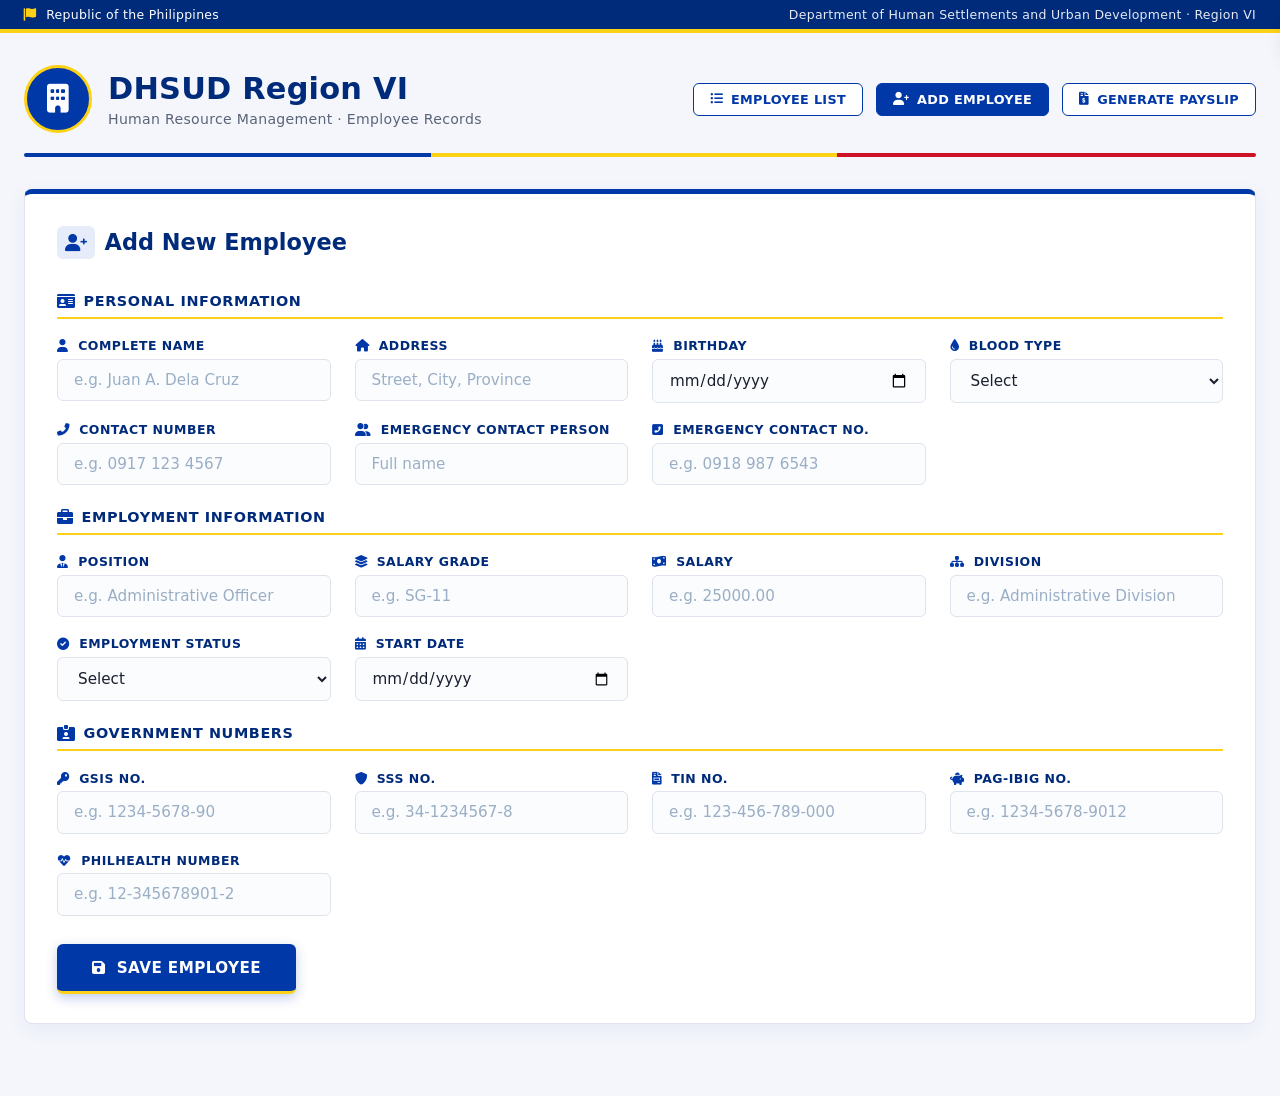
==== add_employee.html @ 38d37949 "Add files via upload" ====
<!DOCTYPE html>
<html lang="en">
<head>
    <meta charset="UTF-8">
    <meta name="viewport" content="width=device-width, initial-scale=1.0">
    <title>DHSUD Region VI · Add Employee</title>
    <link rel="stylesheet" href="https://cdnjs.cloudflare.com/ajax/libs/font-awesome/6.0.0-beta3/css/all.min.css">
    <link rel="stylesheet" href="style.css">
</head>
<body>
<div class="gov-topbar">
    <div class="gov-topbar-inner">
        <span><i class="fas fa-flag"></i> Republic of the Philippines</span>
        <span class="gov-topbar-right">Department of Human Settlements and Urban Development · Region VI</span>
    </div>
</div>

<div class="container">
    <div class="header">
        <div class="logo-area">
            <img src="https://raw.githubusercontent.com/dhsudmickeeramos/DHSUD-Region6/main/DHSUD_LOGO.png" alt="DHSUD Logo" class="gov-logo" onerror="this.style.display='none'; document.getElementById('logoFallback').style.display='inline-flex';">
            <span id="logoFallback" class="gov-logo-fallback" style="display:none;"><i class="fas fa-building"></i></span>
            <div class="logo-text">
                <h1>DHSUD Region VI</h1>
                <p>Human Resource Management · Employee Records</p>
            </div>
        </div>
        
        <div class="nav-menu">
            <a href="index_.html" class="btn-secondary"><i class="fas fa-list-ul"></i> Employee List</a>
            <a href="add_employee.html" class="btn-secondary active-nav"><i class="fas fa-user-plus"></i> Add Employee</a>
            <a href="payslip.html" class="btn-secondary"><i class="fas fa-file-invoice-dollar"></i> Generate Payslip</a>
        </div>
    </div>

    <div class="gold-bar"></div>

    <div class="form-card">
        <h2><i class="fas fa-user-plus"></i> Add New Employee</h2>
        <form id="employeeForm">
            <div class="form-grid">
                <div class="section-label"><i class="fas fa-id-card"></i> Personal Information</div>
                <div class="form-group"><label><i class="fas fa-user"></i> Complete Name</label><input type="text" id="fullName" placeholder="e.g. Juan A. Dela Cruz" required></div>
                <div class="form-group"><label><i class="fas fa-home"></i> Address</label><input type="text" id="address" placeholder="Street, City, Province" required></div>
                <div class="form-group"><label><i class="fas fa-birthday-cake"></i> Birthday</label><input type="date" id="birthday" required></div>
                <div class="form-group">
                    <label><i class="fas fa-tint"></i> Blood Type</label>
                    <select id="bloodType" required>
                        <option value="">Select</option><option>A+</option><option>A-</option><option>B+</option><option>B-</option><option>AB+</option><option>AB-</option><option>O+</option><option>O-</option>
                    </select>
                </div>
                <div class="form-group"><label><i class="fas fa-phone-alt"></i> Contact Number</label><input type="tel" id="contactNo" placeholder="e.g. 0917 123 4567" required></div>
                <div class="form-group"><label><i class="fas fa-user-friends"></i> Emergency Contact Person</label><input type="text" id="emergencyPerson" placeholder="Full name" required></div>
                <div class="form-group"><label><i class="fas fa-phone-square-alt"></i> Emergency Contact No.</label><input type="tel" id="emergencyNo" placeholder="e.g. 0918 987 6543" required></div>

                <div class="section-label"><i class="fas fa-briefcase"></i> Employment Information</div>
                <div class="form-group"><label><i class="fas fa-user-tie"></i> Position</label><input type="text" id="position" placeholder="e.g. Administrative Officer" required></div>
                <div class="form-group"><label><i class="fas fa-layer-group"></i> Salary Grade</label><input type="text" id="salaryGrade" placeholder="e.g. SG-11" required></div>
                <div class="form-group"><label><i class="fas fa-money-bill-wave"></i> Salary</label><input type="number" id="salary" step="0.01" placeholder="e.g. 25000.00" required></div>
                <div class="form-group"><label><i class="fas fa-sitemap"></i> Division</label><input type="text" id="division" placeholder="e.g. Administrative Division" required></div>
                <div class="form-group">
                    <label><i class="fas fa-check-circle"></i> Employment Status</label>
                    <select id="employmentStatus" required>
                        <option value="">Select</option><option>Permanent</option><option>Contractual</option><option>Job Order</option><option>Casual</option><option>Project Based</option>
                    </select>
                </div>
                <div class="form-group"><label><i class="fas fa-calendar-alt"></i> Start Date</label><input type="date" id="startDate" required></div>

                <div class="section-label"><i class="fas fa-id-card-alt"></i> Government Numbers</div>
                <div class="form-group"><label><i class="fas fa-key"></i> GSIS No.</label><input type="text" id="gsisNo" placeholder="e.g. 1234-5678-90" required></div>
                <div class="form-group"><label><i class="fas fa-shield-alt"></i> SSS No.</label><input type="text" id="sssNo" placeholder="e.g. 34-1234567-8" required></div>
                <div class="form-group"><label><i class="fas fa-file-invoice"></i> TIN No.</label><input type="text" id="tinNo" placeholder="e.g. 123-456-789-000" required></div>
                <div class="form-group"><label><i class="fas fa-piggy-bank"></i> Pag-IBIG No.</label><input type="text" id="pagibigNo" placeholder="e.g. 1234-5678-9012" required></div>
                <div class="form-group"><label><i class="fas fa-heartbeat"></i> PhilHealth Number</label><input type="text" id="philhealthNo" placeholder="e.g. 12-345678901-2" required></div>
            </div>

            <button type="submit" class="btn-primary" id="submitBtn">
                <i class="fas fa-save"></i> Save Employee
            </button>
        </form>
    </div>
</div>

<div id="toast" class="toast"></div>
<div id="loadingOverlay" class="loading-overlay"><div class="spinner"></div></div>

<script>
    const API_URL = 'https://script.google.com/macros/s/AKfycbyXu6iWw1Bp4TqR9toiWbCjGRhwKAkMrzSqBB0x6diHP36lz4Imk0LLRx77nbWstIZ6jw/exec';
    const form = document.getElementById('employeeForm');
    const submitBtn = document.getElementById('submitBtn');
    const toastEl = document.getElementById('toast');
    const loadingOverlay = document.getElementById('loadingOverlay');

    function showToast(message, type = 'info') {
        toastEl.className = `toast ${type}`;
        const icon = type === 'success' ? 'fa-check-circle' : type === 'error' ? 'fa-exclamation-circle' : 'fa-info-circle';
        toastEl.innerHTML = `<i class="fas ${icon}"></i> ${message}`;
        toastEl.classList.add('show');
        setTimeout(() => toastEl.classList.remove('show'), 3500);
    }

    function setLoading(active) { loadingOverlay.classList.toggle('active', active); }

    form.addEventListener('submit', async (e) => {
        e.preventDefault();
        const payload = {
            fullName: document.getElementById('fullName').value.trim(),
            address: document.getElementById('address').value.trim(),
            birthday: document.getElementById('birthday').value,
            bloodType: document.getElementById('bloodType').value,
            contactNo: document.getElementById('contactNo').value.trim(),
            emergencyPerson: document.getElementById('emergencyPerson').value.trim(),
            emergencyNo: document.getElementById('emergencyNo').value.trim(),
            position: document.getElementById('position').value.trim(),
            salaryGrade: document.getElementById('salaryGrade').value.trim(),
            salary: document.getElementById('salary').value,
            division: document.getElementById('division').value.trim(),
            employmentStatus: document.getElementById('employmentStatus').value,
            startDate: document.getElementById('startDate').value,
            gsisNo: document.getElementById('gsisNo').value.trim(),
            sssNo: document.getElementById('sssNo').value.trim(),
            tinNo: document.getElementById('tinNo').value.trim(),
            pagibigNo: document.getElementById('pagibigNo').value.trim(),
            philhealthNo: document.getElementById('philhealthNo').value.trim()
        };

        submitBtn.disabled = true;
        setLoading(true);
        try {
            const body = new URLSearchParams({ action: 'add', ...payload });
            const res = await fetch(API_URL, {
                method: 'POST',
                body,
                headers: { 'Content-Type': 'application/x-www-form-urlencoded' }
            });
            const json = await res.json();
            
            if (json.success) {
                showToast('Employee added successfully! Redirecting...', 'success');
                setTimeout(() => { window.location.href = 'index_.html'; }, 1500);
            } else {
                showToast('Add failed: ' + (json.message || 'unknown error'), 'error');
            }
        } catch (err) {
            showToast('Network error: ' + err.message, 'error');
        } finally {
            submitBtn.disabled = false;
            setLoading(false);
        }
    });
</script>
</body>
</html>
---- style.css ----
/* =====================================================
   PHILIPPINE GOVERNMENT THEME
   Colors: PH flag blue (#0038A8), red (#CE1126),
   gold/yellow (#FCD116), white
   ===================================================== */
:root {
    --ph-blue: #0038A8;
    --ph-blue-dark: #002a7a;
    --ph-blue-light: #e6ecf9;
    --ph-red: #CE1126;
    --ph-gold: #FCD116;
    --ph-gold-dark: #d4ab00;
    --ph-white: #ffffff;
    --ph-ink: #1a1f2e;
    --ph-muted: #5a6478;
    --ph-border: #dfe3ec;
    --ph-bg: #f4f6fb;
}

* {
    margin: 0;
    padding: 0;
    box-sizing: border-box;
    font-family: 'Segoe UI', Roboto, system-ui, sans-serif;
}

body {
    background: var(--ph-bg);
    padding: 0 1.5rem 2rem;
    color: var(--ph-ink);
}

/* ---------- Government top strip ---------- */
.gov-topbar {
    background: var(--ph-blue-dark);
    color: #fff;
    margin: 0 -1.5rem 2rem;
    font-size: 0.78rem;
    letter-spacing: 0.3px;
    border-bottom: 4px solid var(--ph-gold);
}
.gov-topbar-inner {
    max-width: 1500px;
    margin: 0 auto;
    padding: 0.45rem 1.5rem;
    display: flex;
    justify-content: space-between;
    align-items: center;
    flex-wrap: wrap;
    gap: 0.5rem;
}
.gov-topbar i { color: var(--ph-gold); margin-right: 0.35rem; }
.gov-topbar-right { opacity: 0.9; }

.container {
    max-width: 1500px;
    margin: 0 auto;
}

/* ---------- Header ---------- */
.header {
    display: flex;
    align-items: center;
    justify-content: space-between;
    margin-bottom: 1.2rem;
    flex-wrap: wrap;
    gap: 1rem;
}

.logo-area {
    display: flex;
    align-items: center;
    gap: 1rem;
}

.gov-logo {
    width: 68px;
    height: 68px;
    object-fit: contain;
    filter: drop-shadow(0 2px 4px rgba(0,0,0,0.08));
}

.gov-logo-fallback {
    width: 68px;
    height: 68px;
    align-items: center;
    justify-content: center;
    font-size: 1.8rem;
    color: var(--ph-white);
    background: var(--ph-blue);
    border-radius: 50%;
    border: 3px solid var(--ph-gold);
}

.logo-text h1 {
    font-size: 1.9rem;
    font-weight: 700;
    color: var(--ph-blue-dark);
    letter-spacing: 0.2px;
    line-height: 1.1;
}

.logo-text p {
    color: var(--ph-muted);
    font-weight: 400;
    margin-top: 0.35rem;
    letter-spacing: 0.3px;
    font-size: 0.88rem;
    display: flex;
    align-items: center;
    flex-wrap: wrap;
    gap: 0.5rem;
}

.badge {
    background: var(--ph-blue);
    padding: 0.6rem 1.3rem;
    border-radius: 6px;
    color: #fff;
    font-weight: 600;
    font-size: 0.9rem;
    display: flex;
    align-items: center;
    gap: 0.5rem;
    border-left: 4px solid var(--ph-gold);
    box-shadow: 0 2px 6px rgba(0, 56, 168, 0.2);
}
.badge i { color: var(--ph-gold); }

/* ---------- Gold accent divider ---------- */
.gold-bar {
    height: 4px;
    background: linear-gradient(90deg, var(--ph-blue) 0 33%, var(--ph-gold) 33% 66%, var(--ph-red) 66% 100%);
    border-radius: 2px;
    margin-bottom: 2rem;
}

/* ---------- Status indicator ---------- */
.status-indicator {
    display: inline-flex;
    align-items: center;
    gap: 0.4rem;
    font-size: 0.75rem;
    padding: 0.3rem 0.8rem;
    border-radius: 4px;
    font-weight: 600;
}
.status-online { background: #e6f7ec; color: #1a7a3d; border-left: 3px solid #1a7a3d; }
.status-offline { background: #fdecee; color: var(--ph-red); border-left: 3px solid var(--ph-red); }
.status-loading { background: #fff8e0; color: var(--ph-gold-dark); border-left: 3px solid var(--ph-gold-dark); }

/* ---------- Cards ---------- */
.form-card {
    background: var(--ph-white);
    border-radius: 8px;
    padding: 2rem 2rem 1.8rem;
    box-shadow: 0 6px 20px rgba(0, 56, 168, 0.06);
    margin-bottom: 2.5rem;
    border: 1px solid var(--ph-border);
    border-top: 5px solid var(--ph-blue);
}

.form-card h2 {
    font-size: 1.4rem;
    font-weight: 700;
    color: var(--ph-blue-dark);
    margin-bottom: 1.8rem;
    display: flex;
    align-items: center;
    gap: 0.6rem;
}

.form-card h2 i {
    color: var(--ph-blue);
    background: var(--ph-blue-light);
    padding: 0.5rem;
    border-radius: 6px;
    font-size: 1.1rem;
}

/* ---------- Form grid ---------- */
.form-grid {
    display: grid;
    grid-template-columns: repeat(auto-fill, minmax(250px, 1fr));
    gap: 1.2rem 1.5rem;
    margin-bottom: 1.8rem;
}

.form-group {
    display: flex;
    flex-direction: column;
    gap: 0.35rem;
}

.form-group label {
    font-size: 0.78rem;
    font-weight: 700;
    text-transform: uppercase;
    letter-spacing: 0.5px;
    color: var(--ph-blue-dark);
}

.form-group label i {
    margin-right: 0.3rem;
    color: var(--ph-blue);
    font-size: 0.78rem;
}

.form-group input,
.form-group select {
    padding: 0.7rem 1rem;
    border: 1.5px solid var(--ph-border);
    border-radius: 6px;
    font-size: 0.95rem;
    background: #fbfcfe;
    transition: 0.2s;
    outline: none;
    color: var(--ph-ink);
}

.form-group input:focus,
.form-group select:focus {
    border-color: var(--ph-blue);
    background: #fff;
    box-shadow: 0 0 0 3px rgba(0, 56, 168, 0.12);
}

.form-group input::placeholder {
    color: #9aaec5;
    font-weight: 300;
}

.section-label {
    grid-column: 1 / -1;
    font-size: 0.9rem;
    font-weight: 700;
    color: var(--ph-blue-dark);
    text-transform: uppercase;
    letter-spacing: 0.6px;
    margin-top: 0.3rem;
    padding-bottom: 0.5rem;
    border-bottom: 2px solid var(--ph-gold);
    display: flex;
    align-items: center;
    gap: 0.5rem;
}

.section-label i { color: var(--ph-blue); font-size: 1rem; }

/* ---------- Buttons ---------- */
.btn-primary {
    background: var(--ph-blue);
    color: #fff;
    border: none;
    padding: 0.9rem 2.2rem;
    border-radius: 6px;
    font-weight: 700;
    font-size: 0.95rem;
    display: inline-flex;
    align-items: center;
    gap: 0.7rem;
    cursor: pointer;
    transition: 0.2s;
    box-shadow: 0 4px 12px rgba(0, 56, 168, 0.25);
    border-bottom: 3px solid var(--ph-gold);
    text-transform: uppercase;
    letter-spacing: 0.4px;
}

.btn-primary:hover:not(:disabled) {
    background: var(--ph-blue-dark);
    transform: translateY(-1px);
    box-shadow: 0 8px 18px rgba(0, 56, 168, 0.28);
}

.btn-primary:disabled { opacity: 0.6; cursor: not-allowed; }

.btn-secondary {
    background: #fff;
    color: var(--ph-blue);
    border: 1.5px solid var(--ph-blue);
    padding: 0.7rem 1.5rem;
    border-radius: 6px;
    font-weight: 600;
    font-size: 0.85rem;
    display: inline-flex;
    align-items: center;
    gap: 0.5rem;
    cursor: pointer;
    transition: 0.2s;
    text-transform: uppercase;
    letter-spacing: 0.3px;
}

.btn-secondary:hover {
    background: var(--ph-blue-light);
    border-color: var(--ph-blue-dark);
}

/* ---------- Table card ---------- */
.table-card {
    background: var(--ph-white);
    border-radius: 8px;
    padding: 1.5rem 1.8rem 1.8rem;
    box-shadow: 0 6px 20px rgba(0, 56, 168, 0.05);
    border: 1px solid var(--ph-border);
    border-top: 5px solid var(--ph-gold);
    overflow-x: auto;
}

.table-header {
    display: flex;
    justify-content: space-between;
    align-items: center;
    margin-bottom: 1.5rem;
    flex-wrap: wrap;
    gap: 1rem;
}

.table-header h2 {
    font-size: 1.35rem;
    font-weight: 700;
    color: var(--ph-blue-dark);
    display: flex;
    align-items: center;
    gap: 0.6rem;
}

.table-header h2 i { color: var(--ph-blue); }

.count-badge {
    background: var(--ph-blue);
    padding: 0.35rem 1rem;
    border-radius: 4px;
    font-size: 0.8rem;
    font-weight: 700;
    color: #fff;
    border-left: 3px solid var(--ph-gold);
}

.search-box {
    padding: 0.6rem 1rem;
    border: 1.5px solid var(--ph-border);
    border-radius: 6px;
    font-size: 0.9rem;
    outline: none;
    width: 250px;
    transition: 0.2s;
}

.search-box:focus {
    border-color: var(--ph-blue);
    box-shadow: 0 0 0 3px rgba(0, 56, 168, 0.12);
}

/* ---------- Table ---------- */
table {
    width: 100%;
    border-collapse: collapse;
    font-size: 0.83rem;
    min-width: 1400px;
    white-space: nowrap;
}

th {
    text-align: left;
    padding: 0.9rem 0.8rem;
    background: var(--ph-blue-dark);
    color: #fff;
    font-weight: 600;
    font-size: 0.72rem;
    text-transform: uppercase;
    letter-spacing: 0.4px;
    border-bottom: 3px solid var(--ph-gold);
}

td {
    padding: 0.85rem 0.8rem;
    border-bottom: 1px solid #eef1f6;
    color: var(--ph-ink);
    vertical-align: middle;
}

tr:nth-child(even) td { background: #fafbfe; }
tr:hover td { background: var(--ph-blue-light); }
tr:last-child td { border-bottom: none; }

.empty-row td {
    text-align: center;
    padding: 2.5rem 1rem;
    color: var(--ph-muted);
    font-style: italic;
    font-size: 0.95rem;
    background: #fbfcfe;
}

/* ---------- Delete button ---------- */
.btn-delete {
    background: transparent;
    border: 1.5px solid var(--ph-red);
    color: var(--ph-red);
    padding: 0.4rem 0.8rem;
    border-radius: 4px;
    font-size: 0.7rem;
    font-weight: 700;
    cursor: pointer;
    transition: 0.15s;
    display: inline-flex;
    align-items: center;
    gap: 0.3rem;
    text-transform: uppercase;
}

.btn-delete:hover:not(:disabled) {
    background: var(--ph-red);
    color: #fff;
}

.btn-delete:disabled { opacity: 0.5; cursor: not-allowed; }

/* ---------- Notes ---------- */
.small-note {
    margin-top: 1rem;
    font-size: 0.75rem;
    color: var(--ph-muted);
    display: flex;
    align-items: center;
    gap: 0.5rem;
    padding-top: 0.8rem;
    border-top: 1px dashed var(--ph-border);
}

.small-note i { color: var(--ph-blue); }

/* ---------- Toast ---------- */
.toast {
    position: fixed;
    top: 20px;
    right: 20px;
    padding: 1rem 1.5rem;
    border-radius: 6px;
    color: #fff;
    font-weight: 600;
    font-size: 0.9rem;
    z-index: 9999;
    box-shadow: 0 8px 20px rgba(0,0,0,0.15);
    display: flex;
    align-items: center;
    gap: 0.6rem;
    transform: translateX(150%);
    transition: transform 0.3s ease;
    max-width: 400px;
    border-left: 5px solid var(--ph-gold);
}

.toast.show { transform: translateX(0); }
.toast.success { background: #1a7a3d; }
.toast.error { background: var(--ph-red); }
.toast.info { background: var(--ph-blue); }

/* ---------- Loading overlay ---------- */
.loading-overlay {
    position: fixed;
    inset: 0;
    background: rgba(255,255,255,0.75);
    display: none;
    align-items: center;
    justify-content: center;
    z-index: 9998;
}

.loading-overlay.active { display: flex; }

.spinner {
    border: 4px solid var(--ph-blue-light);
    border-top: 4px solid var(--ph-blue);
    border-radius: 50%;
    width: 50px;
    height: 50px;
    animation: spin 1s linear infinite;
}

@keyframes spin {
    0% { transform: rotate(0deg); }
    100% { transform: rotate(360deg); }
}

/* ---------- Responsive ---------- */
@media (max-width: 700px) {
    body { padding: 0 1rem 1rem; }
    .gov-topbar { margin: 0 -1rem 1.5rem; }
    .form-card { padding: 1.5rem; }
    .header { flex-direction: column; align-items: flex-start; }
    .search-box { width: 100%; }
    .logo-text h1 { font-size: 1.5rem; }
    .gov-logo, .gov-logo-fallback { width: 56px; height: 56px; }
}
/* =====================================================
   NAVIGATION MENU
   ===================================================== */
.nav-menu {
    display: flex;
    align-items: center;
    gap: 0.8rem;
    flex-wrap: wrap;
}

.nav-menu .btn-secondary {
    text-decoration: none;
    font-size: 0.8rem;
    padding: 0.5rem 1rem;
}

.nav-menu .btn-secondary.active-nav {
    background: var(--ph-blue);
    color: #fff;
    border-color: var(--ph-blue);
}

.nav-menu .btn-secondary.active-nav:hover {
    background: var(--ph-blue-dark);
}

/* Responsive adjustment for mobile */
@media (max-width: 1100px) {
    .header {
        flex-direction: column;
        align-items: flex-start;
    }
    .nav-menu {
        width: 100%;
        justify-content: flex-start;
        margin-top: 1rem;
    }
}
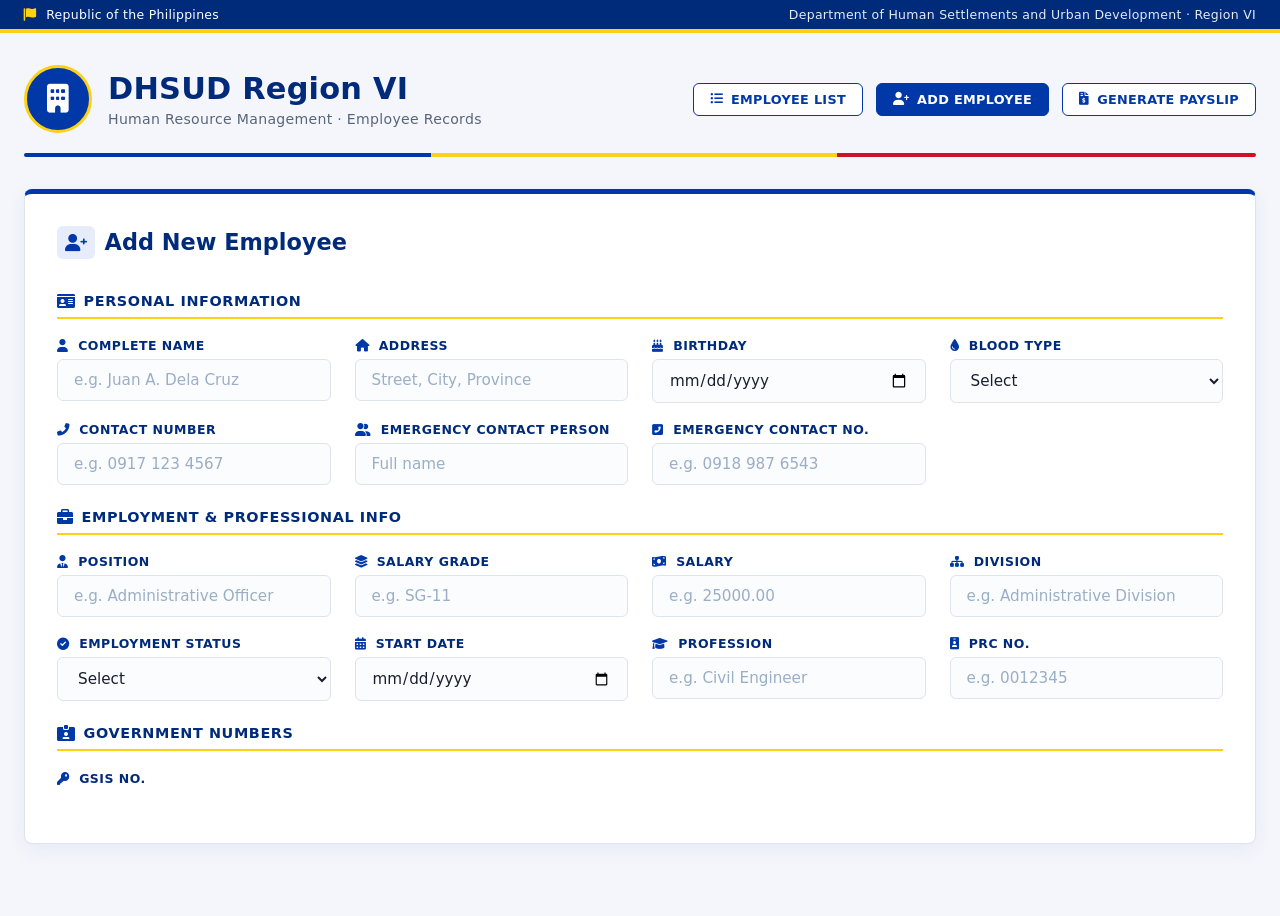
==== commit 9520b3e3: "Update add_employee.html" ====
--- a/add_employee.html
+++ b/add_employee.html
@@ -27,7 +27,7 @@
         </div>
         
         <div class="nav-menu">
-            <a href="index_.html" class="btn-secondary"><i class="fas fa-list-ul"></i> Employee List</a>
+            <a href="index.html" class="btn-secondary"><i class="fas fa-list-ul"></i> Employee List</a>
             <a href="add_employee.html" class="btn-secondary active-nav"><i class="fas fa-user-plus"></i> Add Employee</a>
             <a href="payslip.html" class="btn-secondary"><i class="fas fa-file-invoice-dollar"></i> Generate Payslip</a>
         </div>
@@ -53,7 +53,7 @@
                 <div class="form-group"><label><i class="fas fa-user-friends"></i> Emergency Contact Person</label><input type="text" id="emergencyPerson" placeholder="Full name" required></div>
                 <div class="form-group"><label><i class="fas fa-phone-square-alt"></i> Emergency Contact No.</label><input type="tel" id="emergencyNo" placeholder="e.g. 0918 987 6543" required></div>
 
-                <div class="section-label"><i class="fas fa-briefcase"></i> Employment Information</div>
+                <div class="section-label"><i class="fas fa-briefcase"></i> Employment & Professional Info</div>
                 <div class="form-group"><label><i class="fas fa-user-tie"></i> Position</label><input type="text" id="position" placeholder="e.g. Administrative Officer" required></div>
                 <div class="form-group"><label><i class="fas fa-layer-group"></i> Salary Grade</label><input type="text" id="salaryGrade" placeholder="e.g. SG-11" required></div>
                 <div class="form-group"><label><i class="fas fa-money-bill-wave"></i> Salary</label><input type="number" id="salary" step="0.01" placeholder="e.g. 25000.00" required></div>
@@ -65,89 +65,10 @@
                     </select>
                 </div>
                 <div class="form-group"><label><i class="fas fa-calendar-alt"></i> Start Date</label><input type="date" id="startDate" required></div>
+                
+                <!-- New Fields -->
+                <div class="form-group"><label><i class="fas fa-graduation-cap"></i> Profession</label><input type="text" id="profession" placeholder="e.g. Civil Engineer"></div>
+                <div class="form-group"><label><i class="fas fa-id-badge"></i> PRC No.</label><input type="text" id="prcNo" placeholder="e.g. 0012345"></div>
 
                 <div class="section-label"><i class="fas fa-id-card-alt"></i> Government Numbers</div>
-                <div class="form-group"><label><i class="fas fa-key"></i> GSIS No.</label><input type="text" id="gsisNo" placeholder="e.g. 1234-5678-90" required></div>
-                <div class="form-group"><label><i class="fas fa-shield-alt"></i> SSS No.</label><input type="text" id="sssNo" placeholder="e.g. 34-1234567-8" required></div>
-                <div class="form-group"><label><i class="fas fa-file-invoice"></i> TIN No.</label><input type="text" id="tinNo" placeholder="e.g. 123-456-789-000" required></div>
-                <div class="form-group"><label><i class="fas fa-piggy-bank"></i> Pag-IBIG No.</label><input type="text" id="pagibigNo" placeholder="e.g. 1234-5678-9012" required></div>
-                <div class="form-group"><label><i class="fas fa-heartbeat"></i> PhilHealth Number</label><input type="text" id="philhealthNo" placeholder="e.g. 12-345678901-2" required></div>
-            </div>
-
-            <button type="submit" class="btn-primary" id="submitBtn">
-                <i class="fas fa-save"></i> Save Employee
-            </button>
-        </form>
-    </div>
-</div>
-
-<div id="toast" class="toast"></div>
-<div id="loadingOverlay" class="loading-overlay"><div class="spinner"></div></div>
-
-<script>
-    const API_URL = 'https://script.google.com/macros/s/AKfycbyXu6iWw1Bp4TqR9toiWbCjGRhwKAkMrzSqBB0x6diHP36lz4Imk0LLRx77nbWstIZ6jw/exec';
-    const form = document.getElementById('employeeForm');
-    const submitBtn = document.getElementById('submitBtn');
-    const toastEl = document.getElementById('toast');
-    const loadingOverlay = document.getElementById('loadingOverlay');
-
-    function showToast(message, type = 'info') {
-        toastEl.className = `toast ${type}`;
-        const icon = type === 'success' ? 'fa-check-circle' : type === 'error' ? 'fa-exclamation-circle' : 'fa-info-circle';
-        toastEl.innerHTML = `<i class="fas ${icon}"></i> ${message}`;
-        toastEl.classList.add('show');
-        setTimeout(() => toastEl.classList.remove('show'), 3500);
-    }
-
-    function setLoading(active) { loadingOverlay.classList.toggle('active', active); }
-
-    form.addEventListener('submit', async (e) => {
-        e.preventDefault();
-        const payload = {
-            fullName: document.getElementById('fullName').value.trim(),
-            address: document.getElementById('address').value.trim(),
-            birthday: document.getElementById('birthday').value,
-            bloodType: document.getElementById('bloodType').value,
-            contactNo: document.getElementById('contactNo').value.trim(),
-            emergencyPerson: document.getElementById('emergencyPerson').value.trim(),
-            emergencyNo: document.getElementById('emergencyNo').value.trim(),
-            position: document.getElementById('position').value.trim(),
-            salaryGrade: document.getElementById('salaryGrade').value.trim(),
-            salary: document.getElementById('salary').value,
-            division: document.getElementById('division').value.trim(),
-            employmentStatus: document.getElementById('employmentStatus').value,
-            startDate: document.getElementById('startDate').value,
-            gsisNo: document.getElementById('gsisNo').value.trim(),
-            sssNo: document.getElementById('sssNo').value.trim(),
-            tinNo: document.getElementById('tinNo').value.trim(),
-            pagibigNo: document.getElementById('pagibigNo').value.trim(),
-            philhealthNo: document.getElementById('philhealthNo').value.trim()
-        };
-
-        submitBtn.disabled = true;
-        setLoading(true);
-        try {
-            const body = new URLSearchParams({ action: 'add', ...payload });
-            const res = await fetch(API_URL, {
-                method: 'POST',
-                body,
-                headers: { 'Content-Type': 'application/x-www-form-urlencoded' }
-            });
-            const json = await res.json();
-            
-            if (json.success) {
-                showToast('Employee added successfully! Redirecting...', 'success');
-                setTimeout(() => { window.location.href = 'index_.html'; }, 1500);
-            } else {
-                showToast('Add failed: ' + (json.message || 'unknown error'), 'error');
-            }
-        } catch (err) {
-            showToast('Network error: ' + err.message, 'error');
-        } finally {
-            submitBtn.disabled = false;
-            setLoading(false);
-        }
-    });
-</script>
-</body>
-</html>+                <div class="form-group"><label><i class="fas fa-key"></i> GSIS No.</label><input type="text
--- a/style.css
+++ b/style.css
@@ -1,8 +1,3 @@
-/* =====================================================
-   PHILIPPINE GOVERNMENT THEME
-   Colors: PH flag blue (#0038A8), red (#CE1126),
-   gold/yellow (#FCD116), white
-   ===================================================== */
 :root {
     --ph-blue: #0038A8;
     --ph-blue-dark: #002a7a;
@@ -30,7 +25,6 @@
     color: var(--ph-ink);
 }
 
-/* ---------- Government top strip ---------- */
 .gov-topbar {
     background: var(--ph-blue-dark);
     color: #fff;
@@ -52,12 +46,8 @@
 .gov-topbar i { color: var(--ph-gold); margin-right: 0.35rem; }
 .gov-topbar-right { opacity: 0.9; }
 
-.container {
-    max-width: 1500px;
-    margin: 0 auto;
-}
-
-/* ---------- Header ---------- */
+.container { max-width: 1500px; margin: 0 auto; }
+
 .header {
     display: flex;
     align-items: center;
@@ -67,11 +57,7 @@
     gap: 1rem;
 }
 
-.logo-area {
-    display: flex;
-    align-items: center;
-    gap: 1rem;
-}
+.logo-area { display: flex; align-items: center; gap: 1rem; }
 
 .gov-logo {
     width: 68px;
@@ -92,25 +78,8 @@
     border: 3px solid var(--ph-gold);
 }
 
-.logo-text h1 {
-    font-size: 1.9rem;
-    font-weight: 700;
-    color: var(--ph-blue-dark);
-    letter-spacing: 0.2px;
-    line-height: 1.1;
-}
-
-.logo-text p {
-    color: var(--ph-muted);
-    font-weight: 400;
-    margin-top: 0.35rem;
-    letter-spacing: 0.3px;
-    font-size: 0.88rem;
-    display: flex;
-    align-items: center;
-    flex-wrap: wrap;
-    gap: 0.5rem;
-}
+.logo-text h1 { font-size: 1.9rem; font-weight: 700; color: var(--ph-blue-dark); letter-spacing: 0.2px; line-height: 1.1; }
+.logo-text p { color: var(--ph-muted); font-weight: 400; margin-top: 0.35rem; letter-spacing: 0.3px; font-size: 0.88rem; display: flex; align-items: center; flex-wrap: wrap; gap: 0.5rem; }
 
 .badge {
     background: var(--ph-blue);
@@ -127,7 +96,6 @@
 }
 .badge i { color: var(--ph-gold); }
 
-/* ---------- Gold accent divider ---------- */
 .gold-bar {
     height: 4px;
     background: linear-gradient(90deg, var(--ph-blue) 0 33%, var(--ph-gold) 33% 66%, var(--ph-red) 66% 100%);
@@ -135,7 +103,6 @@
     margin-bottom: 2rem;
 }
 
-/* ---------- Status indicator ---------- */
 .status-indicator {
     display: inline-flex;
     align-items: center;
@@ -149,7 +116,6 @@
 .status-offline { background: #fdecee; color: var(--ph-red); border-left: 3px solid var(--ph-red); }
 .status-loading { background: #fff8e0; color: var(--ph-gold-dark); border-left: 3px solid var(--ph-gold-dark); }
 
-/* ---------- Cards ---------- */
 .form-card {
     background: var(--ph-white);
     border-radius: 8px;
@@ -160,54 +126,15 @@
     border-top: 5px solid var(--ph-blue);
 }
 
-.form-card h2 {
-    font-size: 1.4rem;
-    font-weight: 700;
-    color: var(--ph-blue-dark);
-    margin-bottom: 1.8rem;
-    display: flex;
-    align-items: center;
-    gap: 0.6rem;
-}
-
-.form-card h2 i {
-    color: var(--ph-blue);
-    background: var(--ph-blue-light);
-    padding: 0.5rem;
-    border-radius: 6px;
-    font-size: 1.1rem;
-}
-
-/* ---------- Form grid ---------- */
-.form-grid {
-    display: grid;
-    grid-template-columns: repeat(auto-fill, minmax(250px, 1fr));
-    gap: 1.2rem 1.5rem;
-    margin-bottom: 1.8rem;
-}
-
-.form-group {
-    display: flex;
-    flex-direction: column;
-    gap: 0.35rem;
-}
-
-.form-group label {
-    font-size: 0.78rem;
-    font-weight: 700;
-    text-transform: uppercase;
-    letter-spacing: 0.5px;
-    color: var(--ph-blue-dark);
-}
-
-.form-group label i {
-    margin-right: 0.3rem;
-    color: var(--ph-blue);
-    font-size: 0.78rem;
-}
-
-.form-group input,
-.form-group select {
+.form-card h2 { font-size: 1.4rem; font-weight: 700; color: var(--ph-blue-dark); margin-bottom: 1.8rem; display: flex; align-items: center; gap: 0.6rem; }
+.form-card h2 i { color: var(--ph-blue); background: var(--ph-blue-light); padding: 0.5rem; border-radius: 6px; font-size: 1.1rem; }
+
+.form-grid { display: grid; grid-template-columns: repeat(auto-fill, minmax(250px, 1fr)); gap: 1.2rem 1.5rem; margin-bottom: 1.8rem; }
+.form-group { display: flex; flex-direction: column; gap: 0.35rem; }
+.form-group label { font-size: 0.78rem; font-weight: 700; text-transform: uppercase; letter-spacing: 0.5px; color: var(--ph-blue-dark); }
+.form-group label i { margin-right: 0.3rem; color: var(--ph-blue); font-size: 0.78rem; }
+
+.form-group input, .form-group select {
     padding: 0.7rem 1rem;
     border: 1.5px solid var(--ph-border);
     border-radius: 6px;
@@ -218,17 +145,8 @@
     color: var(--ph-ink);
 }
 
-.form-group input:focus,
-.form-group select:focus {
-    border-color: var(--ph-blue);
-    background: #fff;
-    box-shadow: 0 0 0 3px rgba(0, 56, 168, 0.12);
-}
-
-.form-group input::placeholder {
-    color: #9aaec5;
-    font-weight: 300;
-}
+.form-group input:focus, .form-group select:focus { border-color: var(--ph-blue); background: #fff; box-shadow: 0 0 0 3px rgba(0, 56, 168, 0.12); }
+.form-group input::placeholder { color: #9aaec5; font-weight: 300; }
 
 .section-label {
     grid-column: 1 / -1;
@@ -244,10 +162,8 @@
     align-items: center;
     gap: 0.5rem;
 }
-
 .section-label i { color: var(--ph-blue); font-size: 1rem; }
 
-/* ---------- Buttons ---------- */
 .btn-primary {
     background: var(--ph-blue);
     color: #fff;
@@ -266,13 +182,7 @@
     text-transform: uppercase;
     letter-spacing: 0.4px;
 }
-
-.btn-primary:hover:not(:disabled) {
-    background: var(--ph-blue-dark);
-    transform: translateY(-1px);
-    box-shadow: 0 8px 18px rgba(0, 56, 168, 0.28);
-}
-
+.btn-primary:hover:not(:disabled) { background: var(--ph-blue-dark); transform: translateY(-1px); box-shadow: 0 8px 18px rgba(0, 56, 168, 0.28); }
 .btn-primary:disabled { opacity: 0.6; cursor: not-allowed; }
 
 .btn-secondary {
@@ -291,13 +201,8 @@
     text-transform: uppercase;
     letter-spacing: 0.3px;
 }
-
-.btn-secondary:hover {
-    background: var(--ph-blue-light);
-    border-color: var(--ph-blue-dark);
-}
-
-/* ---------- Table card ---------- */
+.btn-secondary:hover { background: var(--ph-blue-light); border-color: var(--ph-blue-dark); }
+
 .table-card {
     background: var(--ph-white);
     border-radius: 8px;
@@ -308,93 +213,23 @@
     overflow-x: auto;
 }
 
-.table-header {
-    display: flex;
-    justify-content: space-between;
-    align-items: center;
-    margin-bottom: 1.5rem;
-    flex-wrap: wrap;
-    gap: 1rem;
-}
-
-.table-header h2 {
-    font-size: 1.35rem;
-    font-weight: 700;
-    color: var(--ph-blue-dark);
-    display: flex;
-    align-items: center;
-    gap: 0.6rem;
-}
-
+.table-header { display: flex; justify-content: space-between; align-items: center; margin-bottom: 1.5rem; flex-wrap: wrap; gap: 1rem; }
+.table-header h2 { font-size: 1.35rem; font-weight: 700; color: var(--ph-blue-dark); display: flex; align-items: center; gap: 0.6rem; }
 .table-header h2 i { color: var(--ph-blue); }
 
-.count-badge {
-    background: var(--ph-blue);
-    padding: 0.35rem 1rem;
-    border-radius: 4px;
-    font-size: 0.8rem;
-    font-weight: 700;
-    color: #fff;
-    border-left: 3px solid var(--ph-gold);
-}
-
-.search-box {
-    padding: 0.6rem 1rem;
-    border: 1.5px solid var(--ph-border);
-    border-radius: 6px;
-    font-size: 0.9rem;
-    outline: none;
-    width: 250px;
-    transition: 0.2s;
-}
-
-.search-box:focus {
-    border-color: var(--ph-blue);
-    box-shadow: 0 0 0 3px rgba(0, 56, 168, 0.12);
-}
-
-/* ---------- Table ---------- */
-table {
-    width: 100%;
-    border-collapse: collapse;
-    font-size: 0.83rem;
-    min-width: 1400px;
-    white-space: nowrap;
-}
-
-th {
-    text-align: left;
-    padding: 0.9rem 0.8rem;
-    background: var(--ph-blue-dark);
-    color: #fff;
-    font-weight: 600;
-    font-size: 0.72rem;
-    text-transform: uppercase;
-    letter-spacing: 0.4px;
-    border-bottom: 3px solid var(--ph-gold);
-}
-
-td {
-    padding: 0.85rem 0.8rem;
-    border-bottom: 1px solid #eef1f6;
-    color: var(--ph-ink);
-    vertical-align: middle;
-}
-
+.count-badge { background: var(--ph-blue); padding: 0.35rem 1rem; border-radius: 4px; font-size: 0.8rem; font-weight: 700; color: #fff; border-left: 3px solid var(--ph-gold); }
+.search-box { padding: 0.6rem 1rem; border: 1.5px solid var(--ph-border); border-radius: 6px; font-size: 0.9rem; outline: none; width: 250px; transition: 0.2s; }
+.search-box:focus { border-color: var(--ph-blue); box-shadow: 0 0 0 3px rgba(0, 56, 168, 0.12); }
+
+table { width: 100%; border-collapse: collapse; font-size: 0.83rem; min-width: 1400px; white-space: nowrap; }
+th { text-align: left; padding: 0.9rem 0.8rem; background: var(--ph-blue-dark); color: #fff; font-weight: 600; font-size: 0.72rem; text-transform: uppercase; letter-spacing: 0.4px; border-bottom: 3px solid var(--ph-gold); }
+td { padding: 0.85rem 0.8rem; border-bottom: 1px solid #eef1f6; color: var(--ph-ink); vertical-align: middle; }
 tr:nth-child(even) td { background: #fafbfe; }
 tr:hover td { background: var(--ph-blue-light); }
 tr:last-child td { border-bottom: none; }
 
-.empty-row td {
-    text-align: center;
-    padding: 2.5rem 1rem;
-    color: var(--ph-muted);
-    font-style: italic;
-    font-size: 0.95rem;
-    background: #fbfcfe;
-}
-
-/* ---------- Delete button ---------- */
+.empty-row td { text-align: center; padding: 2.5rem 1rem; color: var(--ph-muted); font-style: italic; font-size: 0.95rem; background: #fbfcfe; }
+
 .btn-delete {
     background: transparent;
     border: 1.5px solid var(--ph-red);
@@ -410,91 +245,39 @@
     gap: 0.3rem;
     text-transform: uppercase;
 }
-
-.btn-delete:hover:not(:disabled) {
-    background: var(--ph-red);
-    color: #fff;
-}
-
+.btn-delete:hover:not(:disabled) { background: var(--ph-red); color: #fff; }
 .btn-delete:disabled { opacity: 0.5; cursor: not-allowed; }
 
-/* ---------- Notes ---------- */
-.small-note {
-    margin-top: 1rem;
-    font-size: 0.75rem;
-    color: var(--ph-muted);
-    display: flex;
-    align-items: center;
-    gap: 0.5rem;
-    padding-top: 0.8rem;
-    border-top: 1px dashed var(--ph-border);
-}
-
+.small-note { margin-top: 1rem; font-size: 0.75rem; color: var(--ph-muted); display: flex; align-items: center; gap: 0.5rem; padding-top: 0.8rem; border-top: 1px dashed var(--ph-border); }
 .small-note i { color: var(--ph-blue); }
 
-/* ---------- Toast ---------- */
 .toast {
-    position: fixed;
-    top: 20px;
-    right: 20px;
-    padding: 1rem 1.5rem;
-    border-radius: 6px;
-    color: #fff;
-    font-weight: 600;
-    font-size: 0.9rem;
-    z-index: 9999;
-    box-shadow: 0 8px 20px rgba(0,0,0,0.15);
-    display: flex;
-    align-items: center;
-    gap: 0.6rem;
-    transform: translateX(150%);
-    transition: transform 0.3s ease;
-    max-width: 400px;
-    border-left: 5px solid var(--ph-gold);
-}
-
+    position: fixed; top: 20px; right: 20px; padding: 1rem 1.5rem; border-radius: 6px; color: #fff; font-weight: 600; font-size: 0.9rem; z-index: 9999; box-shadow: 0 8px 20px rgba(0,0,0,0.15); display: flex; align-items: center; gap: 0.6rem; transform: translateX(150%); transition: transform 0.3s ease; max-width: 400px; border-left: 5px solid var(--ph-gold);
+}
 .toast.show { transform: translateX(0); }
 .toast.success { background: #1a7a3d; }
 .toast.error { background: var(--ph-red); }
 .toast.info { background: var(--ph-blue); }
 
-/* ---------- Loading overlay ---------- */
-.loading-overlay {
-    position: fixed;
-    inset: 0;
-    background: rgba(255,255,255,0.75);
-    display: none;
-    align-items: center;
-    justify-content: center;
-    z-index: 9998;
-}
-
+.loading-overlay { position: fixed; inset: 0; background: rgba(255,255,255,0.75); display: none; align-items: center; justify-content: center; z-index: 9998; }
 .loading-overlay.active { display: flex; }
-
-.spinner {
-    border: 4px solid var(--ph-blue-light);
-    border-top: 4px solid var(--ph-blue);
-    border-radius: 50%;
-    width: 50px;
-    height: 50px;
-    animation: spin 1s linear infinite;
-}
-
-@keyframes spin {
-    0% { transform: rotate(0deg); }
-    100% { transform: rotate(360deg); }
-}
-
-/* ---------- Responsive ---------- */
+.spinner { border: 4px solid var(--ph-blue-light); border-top: 4px solid var(--ph-blue); border-radius: 50%; width: 50px; height: 50px; animation: spin 1s linear infinite; }
+@keyframes spin { 0% { transform: rotate(0deg); } 100% { transform: rotate(360deg); } }
+
+@media (max-width: 1100px) {
+    .header { flex-direction: column; align-items: flex-start; }
+    .nav-menu { width: 100%; justify-content: flex-start; margin-top: 1rem; }
+}
+
 @media (max-width: 700px) {
     body { padding: 0 1rem 1rem; }
     .gov-topbar { margin: 0 -1rem 1.5rem; }
     .form-card { padding: 1.5rem; }
-    .header { flex-direction: column; align-items: flex-start; }
     .search-box { width: 100%; }
     .logo-text h1 { font-size: 1.5rem; }
     .gov-logo, .gov-logo-fallback { width: 56px; height: 56px; }
 }
+
 /* =====================================================
    NAVIGATION MENU
    ===================================================== */
@@ -520,16 +303,3 @@
 .nav-menu .btn-secondary.active-nav:hover {
     background: var(--ph-blue-dark);
 }
-
-/* Responsive adjustment for mobile */
-@media (max-width: 1100px) {
-    .header {
-        flex-direction: column;
-        align-items: flex-start;
-    }
-    .nav-menu {
-        width: 100%;
-        justify-content: flex-start;
-        margin-top: 1rem;
-    }
-}
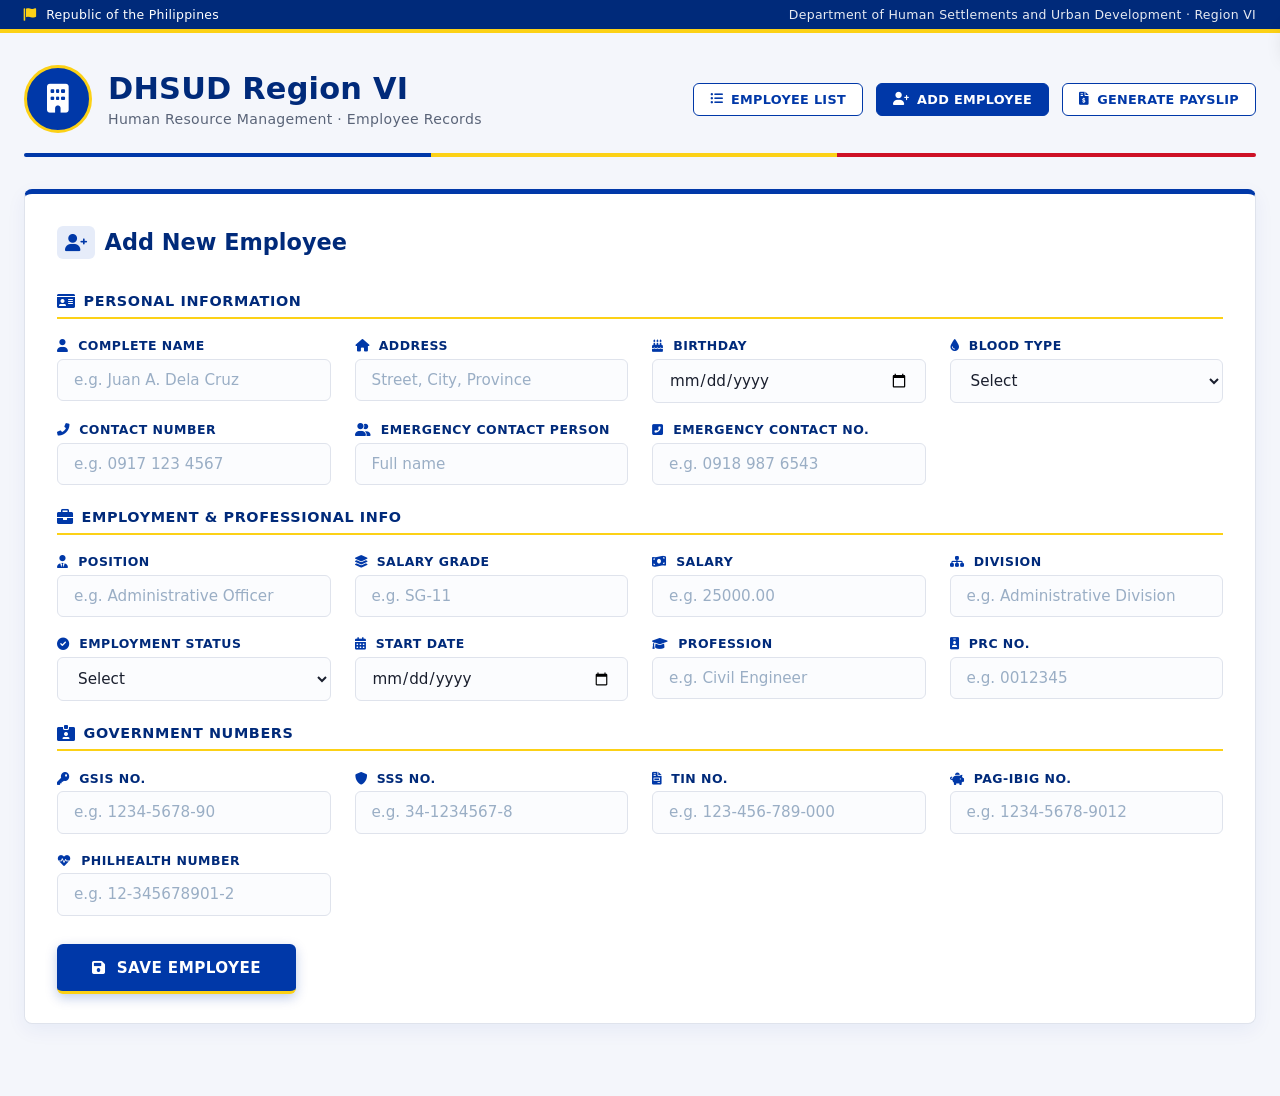
==== commit 03254535: "Update add_employee.html" ====
--- a/add_employee.html
+++ b/add_employee.html
@@ -71,4 +71,92 @@
                 <div class="form-group"><label><i class="fas fa-id-badge"></i> PRC No.</label><input type="text" id="prcNo" placeholder="e.g. 0012345"></div>
 
                 <div class="section-label"><i class="fas fa-id-card-alt"></i> Government Numbers</div>
-                <div class="form-group"><label><i class="fas fa-key"></i> GSIS No.</label><input type="text
+                <div class="form-group"><label><i class="fas fa-key"></i> GSIS No.</label><input type="text" id="gsisNo" placeholder="e.g. 1234-5678-90" required></div>
+                <div class="form-group"><label><i class="fas fa-shield-alt"></i> SSS No.</label><input type="text" id="sssNo" placeholder="e.g. 34-1234567-8" required></div>
+                <div class="form-group"><label><i class="fas fa-file-invoice"></i> TIN No.</label><input type="text" id="tinNo" placeholder="e.g. 123-456-789-000" required></div>
+                <div class="form-group"><label><i class="fas fa-piggy-bank"></i> Pag-IBIG No.</label><input type="text" id="pagibigNo" placeholder="e.g. 1234-5678-9012" required></div>
+                <div class="form-group"><label><i class="fas fa-heartbeat"></i> PhilHealth Number</label><input type="text" id="philhealthNo" placeholder="e.g. 12-345678901-2" required></div>
+            </div>
+
+            <button type="submit" class="btn-primary" id="submitBtn">
+                <i class="fas fa-save"></i> Save Employee
+            </button>
+        </form>
+    </div>
+</div>
+
+<div id="toast" class="toast"></div>
+<div id="loadingOverlay" class="loading-overlay"><div class="spinner"></div></div>
+
+<script>
+    const API_URL = 'https://script.google.com/macros/s/AKfycbyXu6iWw1Bp4TqR9toiWbCjGRhwKAkMrzSqBB0x6diHP36lz4Imk0LLRx77nbWstIZ6jw/exec';
+    const form = document.getElementById('employeeForm');
+    const submitBtn = document.getElementById('submitBtn');
+    const toastEl = document.getElementById('toast');
+    const loadingOverlay = document.getElementById('loadingOverlay');
+
+    function showToast(message, type = 'info') {
+        toastEl.className = `toast ${type}`;
+        const icon = type === 'success' ? 'fa-check-circle' : type === 'error' ? 'fa-exclamation-circle' : 'fa-info-circle';
+        toastEl.innerHTML = `<i class="fas ${icon}"></i> ${message}`;
+        toastEl.classList.add('show');
+        setTimeout(() => toastEl.classList.remove('show'), 3500);
+    }
+
+    function setLoading(active) { loadingOverlay.classList.toggle('active', active); }
+
+    form.addEventListener('submit', async (e) => {
+        e.preventDefault();
+        
+        // Note: We map the IDs to the EXACT column names in your Google Sheet
+        const payload = {
+            action: 'add',
+            'Complete Name': document.getElementById('fullName').value.trim(),
+            'Address': document.getElementById('address').value.trim(),
+            'Birthday': document.getElementById('birthday').value,
+            'Blood Type': document.getElementById('bloodType').value,
+            'Contact Number': document.getElementById('contactNo').value.trim(),
+            'Emergency Person': document.getElementById('emergencyPerson').value.trim(),
+            'Emergency No.': document.getElementById('emergencyNo').value.trim(),
+            'Position': document.getElementById('position').value.trim(),
+            'Salary Grade': document.getElementById('salaryGrade').value.trim(),
+            'Salary': document.getElementById('salary').value,
+            'Division': document.getElementById('division').value.trim(),
+            'Employment Status': document.getElementById('employmentStatus').value,
+            'Start Date': document.getElementById('startDate').value,
+            'Profession': document.getElementById('profession').value.trim(),
+            'PRC No.': document.getElementById('prcNo').value.trim(),
+            'GSIS No.': document.getElementById('gsisNo').value.trim(),
+            'SSS No.': document.getElementById('sssNo').value.trim(),
+            'TIN No.': document.getElementById('tinNo').value.trim(),
+            'Pag-IBIG No.': document.getElementById('pagibigNo').value.trim(),
+            'PhilHealth No.': document.getElementById('philhealthNo').value.trim()
+        };
+
+        submitBtn.disabled = true;
+        setLoading(true);
+        try {
+            const body = new URLSearchParams(payload);
+            const res = await fetch(API_URL, {
+                method: 'POST',
+                body,
+                headers: { 'Content-Type': 'application/x-www-form-urlencoded' }
+            });
+            const json = await res.json();
+            
+            if (json.success) {
+                showToast('Employee added successfully! Redirecting...', 'success');
+                setTimeout(() => { window.location.href = 'index.html'; }, 1500);
+            } else {
+                showToast('Add failed: ' + (json.message || 'unknown error'), 'error');
+            }
+        } catch (err) {
+            showToast('Network error: ' + err.message, 'error');
+        } finally {
+            submitBtn.disabled = false;
+            setLoading(false);
+        }
+    });
+</script>
+</body>
+</html>
